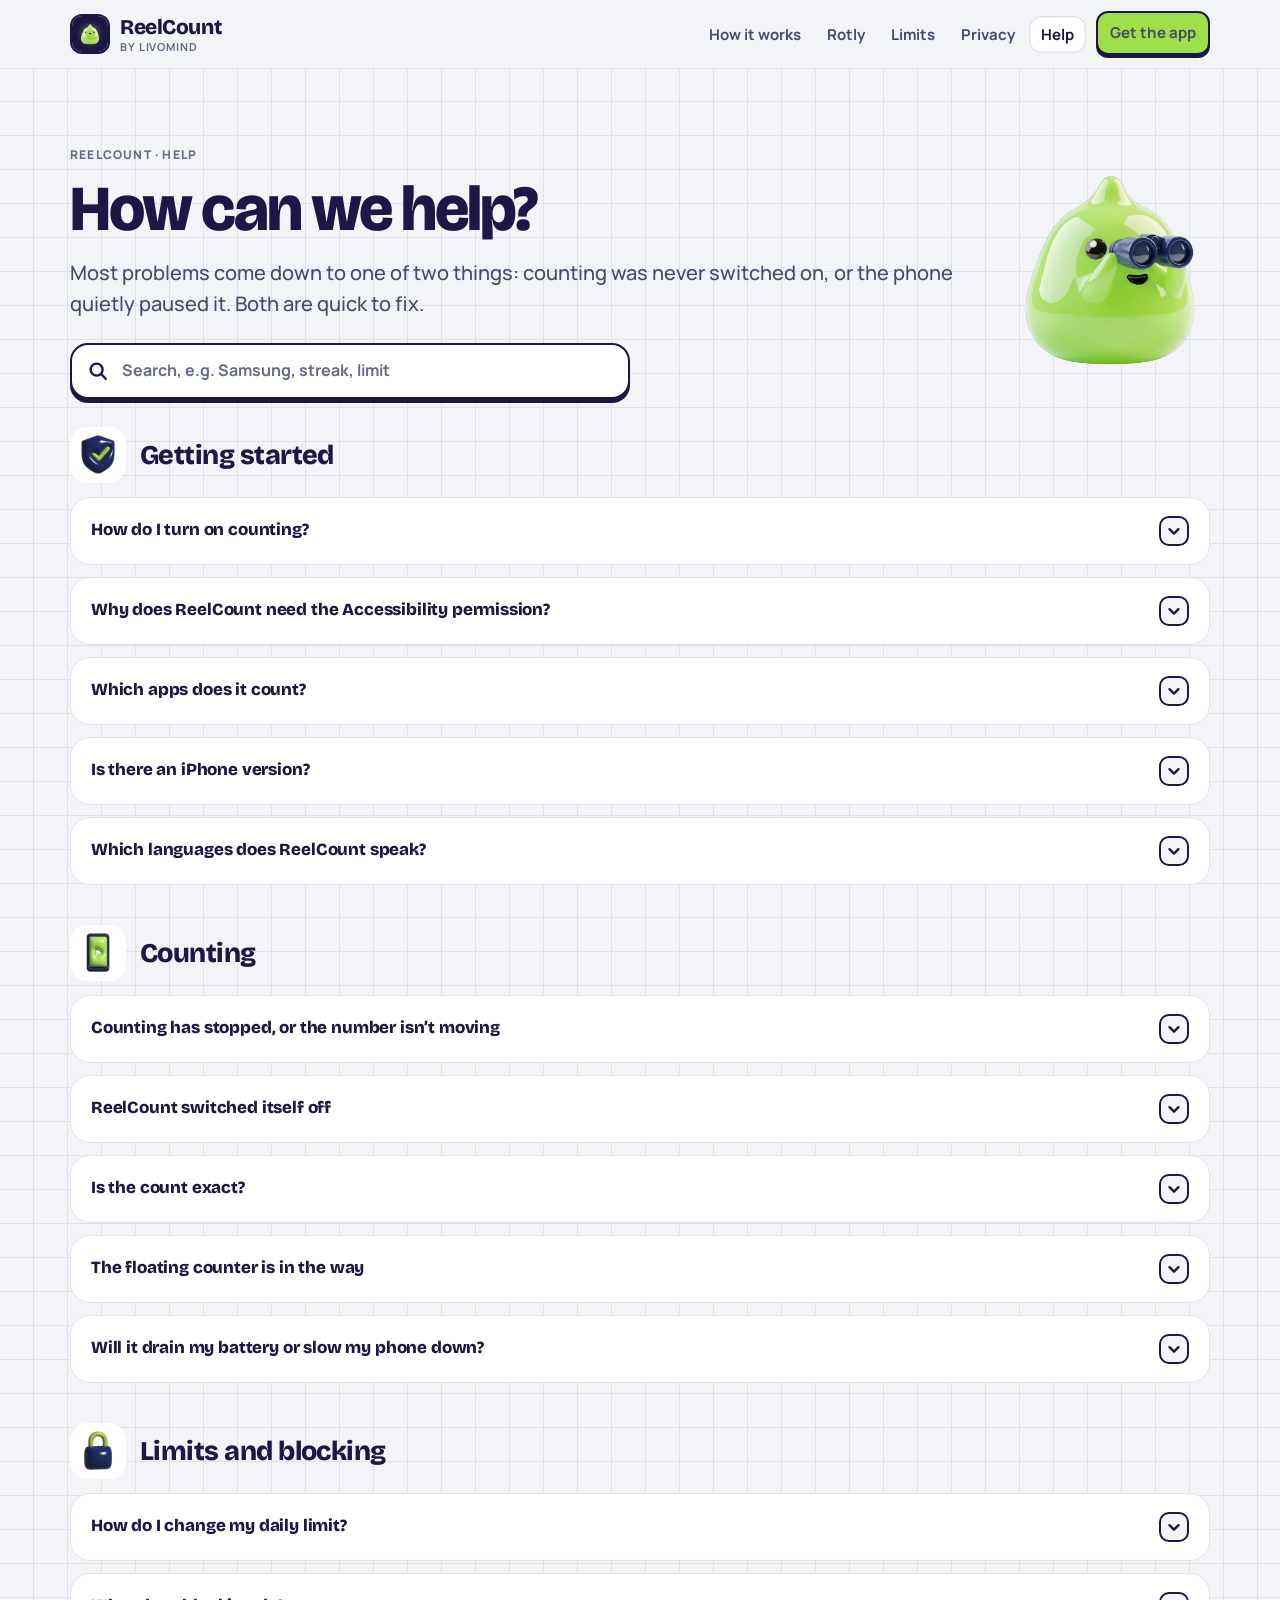
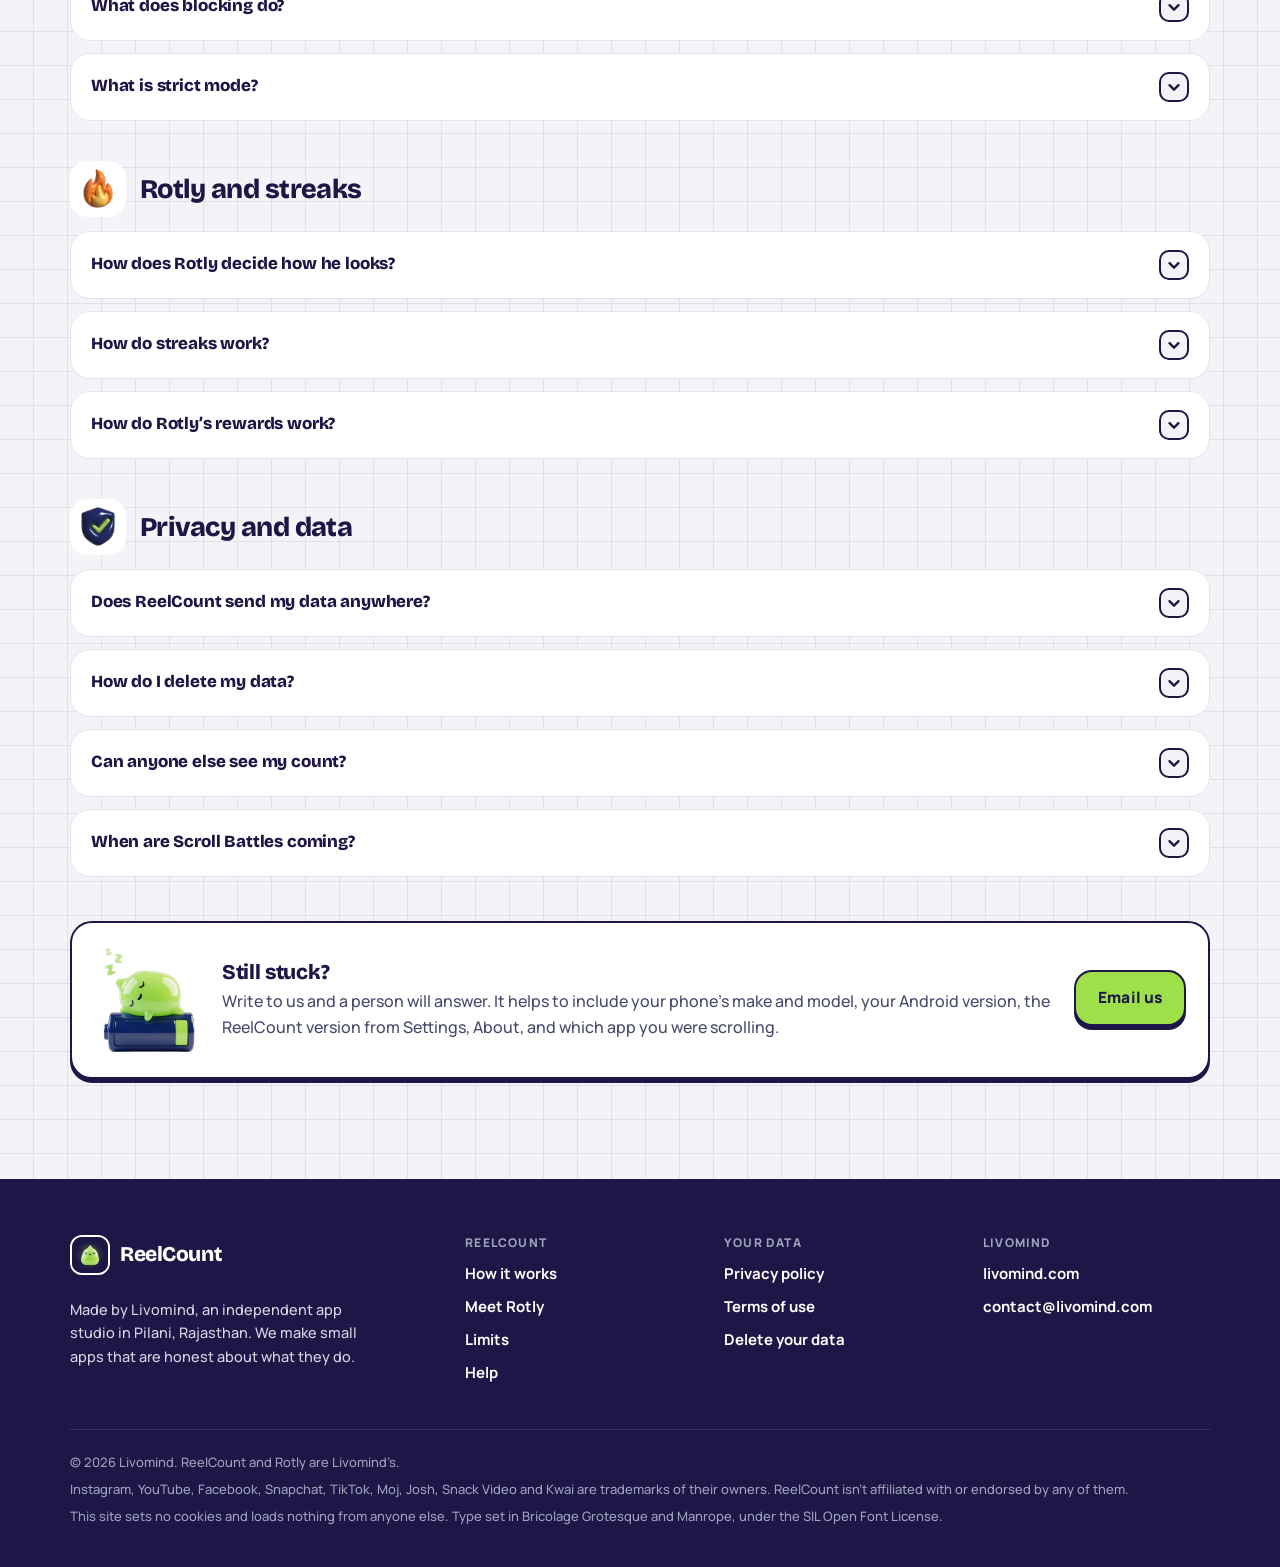
==== help/index.html @ d0a625f2 "Publish from ReelCount 1187034 plus uncommitted changes Co-Authored-By: Claude Opus 5.5 <noreply@ant" ====
<!doctype html>
<html lang="en-GB" class="no-js">
<head>
<meta charset="utf-8">
<meta name="viewport" content="width=device-width, initial-scale=1, viewport-fit=cover">
<title>Help · ReelCount</title>
<meta name="description" content="Turning on counting, fixing a counter that stopped on Samsung, Xiaomi, Oppo, Vivo, OnePlus and Huawei phones, limits, blocking, Rotly and streaks.">
<link rel="canonical" href="https://reelcount.livomind.com/help/">
<meta name="theme-color" content="#F3F4F7">
<meta property="og:type" content="website">
<meta property="og:site_name" content="ReelCount by Livomind">
<meta property="og:title" content="ReelCount help">
<meta property="og:description" content="Setup, phone-specific fixes when counting stops, limits, blocking, Rotly and streaks.">
<meta property="og:url" content="https://reelcount.livomind.com/help/">
<meta property="og:image" content="https://reelcount.livomind.com/assets/img/og.jpg">
<meta name="twitter:card" content="summary_large_image">
<link rel="icon" href="../favicon.ico" sizes="any">
<link rel="apple-touch-icon" href="../apple-touch-icon.png">
<link rel="manifest" href="../site.webmanifest">
<link rel="preload" href="../assets/fonts/bricolage-display-800.woff2" as="font" type="font/woff2" crossorigin>
<link rel="preload" href="../assets/fonts/manrope-500.woff2" as="font" type="font/woff2" crossorigin>
<link rel="stylesheet" href="../assets/css/site.css">
<script>document.documentElement.classList.replace('no-js', 'js');</script>
</head>
<body class="grid-paper">
<a class="skip-link" href="#main">Skip to content</a>

<!-- header -->
<header class="site-header">
  <div class="wrap bar">
    <a class="brand" href="../" aria-label="ReelCount home">
      <img src="../assets/img/logo.webp" alt="" width="40" height="40">
      <span>ReelCount<small>by Livomind</small></span>
    </a>
    <button class="menu-toggle" type="button" aria-expanded="false" aria-controls="site-nav" aria-label="Menu"><span></span></button>
    <nav class="nav" id="site-nav" aria-label="Main">
      <a href="../#how">How it works</a>
      <a href="../#rotly">Rotly</a>
      <a href="../#limits">Limits</a>
      <a href="../privacy/">Privacy</a>
      <a href="../help/" aria-current="page">Help</a>
      <a class="btn btn--sm" href="../#get">Get the app</a>
    </nav>
  </div>
</header>
<!-- /header -->

<main id="main">
  <div class="wrap doc-hero">
    <div class="with-art">
      <div>
        <span class="label">ReelCount · Help</span>
        <h1>How can we help?</h1>
        <p class="lead">Most problems come down to one of two things: counting was never switched on, or the phone quietly paused it. Both are quick to fix.</p>
        <div class="help-search">
          <svg viewBox="0 0 24 24" aria-hidden="true"><circle cx="10.5" cy="10.5" r="6.5" fill="none" stroke="#1D1646" stroke-width="2.6"/><path d="m15.5 15.5 5 5" stroke="#1D1646" stroke-width="2.6" stroke-linecap="round"/></svg>
          <label class="visually-hidden" for="help-q">Search help</label>
          <input id="help-q" type="search" placeholder="Search, e.g. Samsung, streak, limit" autocomplete="off" data-help-search>
        </div>
      </div>
      <img src="../assets/img/scene/waiting.webp" alt="" width="768" height="768">
    </div>
  </div>

  <div class="wrap" style="padding-bottom:clamp(56px,8vw,96px)" data-help>

    <div class="help-group">
      <div class="row"><span class="tile tile--white"><img src="../assets/img/icon/shield.webp" alt="" width="256" height="256"></span><h2>Getting started</h2></div>
      <div class="faq">
        <details class="qa" id="turn-on">
          <summary>How do I turn on counting?</summary>
          <div class="a">
            <p>ReelCount walks you through this the first time you open it. If you skipped it, or it got switched off:</p>
            <ol>
              <li>Open ReelCount and tap <strong>Turn on counting</strong>. Android opens its Accessibility settings.</li>
              <li>Find ReelCount in the list. On most phones it’s under <strong>Installed apps</strong> or <strong>Downloaded apps</strong>, which is where people get stuck.</li>
              <li>Tap it, turn the switch on, and confirm.</li>
            </ol>
            <p>Then open one of the apps it counts and scroll. Rotly appears at the top of the screen and starts counting.</p>
            <p>If the switch is greyed out and you installed ReelCount from somewhere other than Google Play, Android is treating it as a restricted setting. Open ReelCount’s App info, tap the menu in the corner, choose <strong>Allow restricted settings</strong>, then try again.</p>
          </div>
        </details>
        <details class="qa" id="accessibility">
          <summary>Why does ReelCount need the Accessibility permission?</summary>
          <div class="a">
            <p>It’s the only way Android lets one app notice that a new short video has appeared inside another. ReelCount is told about a fixed list of short-video apps and nothing else on your phone.</p>
            <p>It reads just enough on-screen text to tell one clip from the next, and turns it straight into a one-way fingerprint. It never reads your messages or passwords, never takes screenshots and never sends anything off your phone. <a href="../privacy/#accessibility">The privacy policy has every detail.</a></p>
          </div>
        </details>
        <details class="qa" id="which-apps">
          <summary>Which apps does it count?</summary>
          <div class="a">
            <p><strong>Today:</strong> Instagram Reels, YouTube Shorts and Facebook Reels.</p>
            <p><strong>Learning now:</strong> Snapchat Spotlight, TikTok, Moj, Josh, Snack Video and Kwai. ReelCount already watches these, but counts may be off until each one is confirmed on a real feed. When one is, it moves up to the first list, in the app and here.</p>
            <p>Reels watched in a web browser aren’t counted.</p>
          </div>
        </details>
        <details class="qa" id="iphone">
          <summary>Is there an iPhone version?</summary>
          <div class="a"><p>Not at the moment. iOS doesn’t let one app see what’s on screen in another, which a live count depends on. ReelCount is Android only.</p></div>
        </details>
        <details class="qa" id="languages">
          <summary>Which languages does ReelCount speak?</summary>
          <div class="a"><p>Twenty: English, Spanish, Brazilian Portuguese, French, German, Italian, Dutch, Polish, Turkish, Russian, Ukrainian, Arabic, Hindi, Indonesian, Vietnamese, Thai, Japanese, Korean, and Simplified and Traditional Chinese. It follows your phone’s language unless you pick one in Settings, under Language.</p></div>
        </details>
      </div>
    </div>

    <div class="help-group">
      <div class="row"><span class="tile tile--white"><img src="../assets/img/icon/phone.webp" alt="" width="256" height="256"></span><h2>Counting</h2></div>
      <div class="faq">
        <details class="qa" id="stopped">
          <summary>Counting has stopped, or the number isn’t moving</summary>
          <div class="a">
            <p>Many phones pause apps in the background to save battery, and ReelCount gets caught by it. The app notices and shows <strong>Counting has stopped</strong> on its home screen, with a button to the right setting. If you’d rather do it by hand, here are the steps for your phone:</p>
            <div class="oem-grid">
              <div class="oem"><b>Samsung</b><ol><li>Go to Settings, Battery, Background usage limits.</li><li>Add ReelCount to Never sleeping apps.</li><li>Check it isn’t in Deep sleeping apps.</li></ol></div>
              <div class="oem"><b>Xiaomi, Redmi and POCO</b><ol><li>Go to Settings, Apps, Manage apps, ReelCount.</li><li>Turn Autostart on.</li><li>Open Battery saver and choose No restrictions.</li><li>In Recents, pull ReelCount down and tap the padlock.</li></ol></div>
              <div class="oem"><b>Oppo and Realme</b><ol><li>Go to Settings, Battery, App Battery Management.</li><li>Find ReelCount and allow background running.</li><li>Turn Auto Startup on for ReelCount.</li></ol></div>
              <div class="oem"><b>Vivo and iQOO</b><ol><li>Go to Settings, Battery, High background power consumption.</li><li>Allow ReelCount.</li><li>In i Manager, turn on Autostart for ReelCount.</li></ol></div>
              <div class="oem"><b>OnePlus</b><ol><li>Go to Settings, Battery, Battery optimisation.</li><li>Find ReelCount and choose Don’t optimise.</li><li>In Recents, lock ReelCount.</li></ol></div>
              <div class="oem"><b>Huawei and Honor</b><ol><li>Go to Settings, Battery, App launch.</li><li>Switch ReelCount to Manage manually.</li><li>Turn on all three switches.</li></ol></div>
              <div class="oem"><b>Any other phone</b><ol><li>Open Settings, then Apps, and find ReelCount.</li><li>Open Battery and choose Unrestricted.</li></ol></div>
            </div>
            <p>Menu names vary a little between versions of each phone’s software. If yours look different, search your Settings for “battery” and “ReelCount”.</p>
          </div>
        </details>
        <details class="qa" id="turned-off">
          <summary>ReelCount switched itself off</summary>
          <div class="a">
            <p>If ReelCount is force-stopped, whether by you in App info or by a “cleaner” or task-killer app, Android withdraws its Accessibility permission completely, and it won’t come back on its own. The app notices and takes you back through setup.</p>
            <p>Turn it back on as in <a href="#turn-on">How do I turn on counting?</a>, and if you use a cleaner app, tell it to leave ReelCount alone.</p>
          </div>
        </details>
        <details class="qa" id="accuracy">
          <summary>Is the count exact?</summary>
          <div class="a">
            <p>It’s close, and when it’s unsure it leaves a reel out rather than inventing one. An undercount is disappointing; an overcount would be a lie.</p>
            <ul>
              <li>A reel is counted once it has settled on screen, so flicking straight past one doesn’t count.</li>
              <li>Scrolling back to a reel you’ve just watched doesn’t count it again, even if your phone restarted ReelCount in between.</li>
              <li>Now and then a clip is missed, when there’s nothing on screen ReelCount can use to tell it apart from the one before.</li>
            </ul>
            <p>Counting depends on how each app lays out its player. When an app changes that, counting in it can stop until we release a fix, and the app tells you rather than showing a number that has quietly stopped moving.</p>
          </div>
        </details>
        <details class="qa" id="counter">
          <summary>The floating counter is in the way</summary>
          <div class="a"><p>Press and drag it up or down the screen. It stays where you put it while you scroll. It only appears while you’re watching reels or shorts in one of the apps ReelCount counts, and it’s hidden when the block screen is showing.</p></div>
        </details>
        <details class="qa" id="battery">
          <summary>Will it drain my battery or slow my phone down?</summary>
          <div class="a"><p>Counting only runs while one of those apps is open, and stops completely when your screen goes off. While you’re actually scrolling it uses about a tenth of one processor core. Instagram uses around twenty-five times that just to play the video. That was measured on a Samsung Galaxy M51.</p></div>
        </details>
      </div>
    </div>

    <div class="help-group">
      <div class="row"><span class="tile tile--white"><img src="../assets/img/icon/lock.webp" alt="" width="256" height="256"></span><h2>Limits and blocking</h2></div>
      <div class="faq">
        <details class="qa" id="limit">
          <summary>How do I change my daily limit?</summary>
          <div class="a"><p>Open the <strong>Limits</strong> tab and use the minus and plus buttons, or tap 50, 100, 150 or 200. The new limit applies from today. Days that have already happened keep the limit they had, so changing it never rewrites your streak.</p></div>
        </details>
        <details class="qa" id="blocking">
          <summary>What does blocking do?</summary>
          <div class="a">
            <p>With <strong>Block reels at my limit</strong> on, ReelCount covers the reel player once you reach your limit, for the rest of the day. The rest of the app keeps working, so you can still message people, post and search.</p>
            <p><strong>Close reels</strong> takes you back out of the player. <strong>Give me 5 more minutes</strong> lets you carry on for five minutes before the cover comes back.</p>
          </div>
        </details>
        <details class="qa" id="strict">
          <summary>What is strict mode?</summary>
          <div class="a"><p>Strict mode removes the five-minute button, so there’s no talking yourself past the limit. Turn blocking on first. Honestly, nothing on a phone is a real lock: you can always switch ReelCount off. Strict mode just makes that a deliberate choice rather than a tap.</p></div>
        </details>
      </div>
    </div>

    <div class="help-group">
      <div class="row"><span class="tile tile--white"><img src="../assets/img/icon/flame.webp" alt="" width="256" height="256"></span><h2>Rotly and streaks</h2></div>
      <div class="faq">
        <details class="qa" id="rotly-states">
          <summary>How does Rotly decide how he looks?</summary>
          <div class="a">
            <p>By how much of your daily limit you’ve used:</p>
            <ul>
              <li><strong>Fresh</strong> under a quarter of your limit.</li>
              <li><strong>Fading</strong> up to three quarters.</li>
              <li><strong>Rotting</strong> up to one and a half times your limit.</li>
              <li><strong>Gone</strong> beyond that.</li>
            </ul>
            <p>With a limit of 100 that’s fresh under 25, fading from 25, rotting from 75 and gone from 150. Every day he starts fresh again.</p>
          </div>
        </details>
        <details class="qa" id="streaks">
          <summary>How do streaks work?</summary>
          <div class="a">
            <p>Each day you stay at or under your limit adds one to your streak, and today counts as soon as it starts, for as long as you stay under. Going over resets it to zero.</p>
            <p>A day only counts if ReelCount was running. A day when counting was switched off breaks the streak rather than being quietly credited as perfect, because a streak you can’t trust isn’t worth keeping.</p>
          </div>
        </details>
        <details class="qa" id="rewards">
          <summary>How do Rotly’s rewards work?</summary>
          <div class="a"><p>Rotly earns sunglasses at a 3 day streak, a crown at 7, a holiday kit at 14 and a golden glow at 30. They belong to your current streak, so if it breaks they go back in the box until you earn them again. He only wears them while he’s fresh.</p></div>
        </details>
      </div>
    </div>

    <div class="help-group">
      <div class="row"><span class="tile tile--white"><img src="../assets/img/icon/shield.webp" alt="" width="256" height="256"></span><h2>Privacy and data</h2></div>
      <div class="faq">
        <details class="qa" id="sends">
          <summary>Does ReelCount send my data anywhere?</summary>
          <div class="a"><p>No. This version of ReelCount doesn’t even ask Android for internet access. Your counts stay on your phone. The only copies are any your phone makes itself, in its backup to your Google account. <a href="../privacy/#leaves">More in the privacy policy.</a></p></div>
        </details>
        <details class="qa" id="delete">
          <summary>How do I delete my data?</summary>
          <div class="a"><p>In the app, open Settings and choose <strong>Delete all history</strong>, or <strong>Clear today’s count</strong> for just today. Uninstalling removes everything. <a href="../your-data/">Step-by-step instructions are here.</a></p></div>
        </details>
        <details class="qa" id="who-sees">
          <summary>Can anyone else see my count?</summary>
          <div class="a"><p>Only someone holding your unlocked phone, or anyone who can see your home screen if you’ve added the widget. Scroll Battles aren’t switched on yet, so nothing is shared with friends.</p></div>
        </details>
        <details class="qa" id="battles">
          <summary>When are Scroll Battles coming?</summary>
          <div class="a"><p>Battles need accounts to connect friends, which we haven’t switched on yet, and we’d rather get it right than give a date. When they arrive, only your chosen name and daily number will be shared, and the privacy policy will be updated first.</p></div>
        </details>
      </div>
    </div>

    <div class="card no-results" data-no-results>
      <p class="title">Nothing matches that.</p>
      <p class="small" style="margin-top:4px">Try a shorter word, or write to us below.</p>
    </div>

    <div class="card card--raised contact-card" style="margin-top:44px" id="contact">
      <img src="../assets/img/scene/stalled.webp" alt="" width="768" height="768" style="width:110px">
      <div>
        <h2 class="h3">Still stuck?</h2>
        <p style="margin-top:4px">Write to us and a person will answer. It helps to include your phone’s make and model, your Android version, the ReelCount version from Settings, About, and which app you were scrolling.</p>
      </div>
      <a class="btn" href="mailto:contact@livomind.com?subject=ReelCount%20help">Email us</a>
    </div>
  </div>
</main>

<!-- footer -->
<footer class="site-footer on-dark">
  <div class="wrap">
    <div class="foot-grid">
      <div>
        <a class="brand" href="../"><img src="../assets/img/logo.webp" alt="" width="40" height="40"><span>ReelCount</span></a>
        <p class="foot-about">Made by Livomind, an independent app studio in Pilani, Rajasthan. We make small apps that are honest about what they do.</p>
      </div>
      <div class="foot-col">
        <h2>ReelCount</h2>
        <ul>
          <li><a href="../#how">How it works</a></li>
          <li><a href="../#rotly">Meet Rotly</a></li>
          <li><a href="../#limits">Limits</a></li>
          <li><a href="../help/">Help</a></li>
        </ul>
      </div>
      <div class="foot-col">
        <h2>Your data</h2>
        <ul>
          <li><a href="../privacy/">Privacy policy</a></li>
          <li><a href="../terms/">Terms of use</a></li>
          <li><a href="../your-data/">Delete your data</a></li>
        </ul>
      </div>
      <div class="foot-col">
        <h2>Livomind</h2>
        <ul>
          <li><a href="https://livomind.com/">livomind.com</a></li>
          <li><a href="mailto:contact@livomind.com">contact@livomind.com</a></li>
        </ul>
      </div>
    </div>
    <div class="foot-legal">
      <p>© <span data-year>2026</span> Livomind. ReelCount and Rotly are Livomind’s.</p>
      <p>Instagram, YouTube, Facebook, Snapchat, TikTok, Moj, Josh, Snack Video and Kwai are trademarks of their owners. ReelCount isn’t affiliated with or endorsed by any of them.</p>
      <p>This site sets no cookies and loads nothing from anyone else. Type set in Bricolage Grotesque and Manrope, under the SIL Open Font License.</p>
    </div>
  </div>
</footer>
<!-- /footer -->

<script src="../assets/js/site.js" defer></script>
</body>
</html>
---- assets/css/site.css ----
/*
 * reelcount.livomind.com
 *
 * The app's design system, carried over to the web: the same tokens as
 * ui/theme/Color.kt, the same type as Type.kt, and the same sticker kit as
 * ui/components/Chunky.kt. Only things you can press, and the one card a section is
 * about, get the ink edge and the hard shadow. Everything else sits flat on a hairline.
 *
 * For everyone: no pink, magenta or lilac. Greys lean blue, decay is slate.
 */

/* ---------- Type (the app's own font files, subset to Latin) ---------- */

@font-face { font-family: "Bricolage Display"; src: url("../fonts/bricolage-display-800.woff2") format("woff2"); font-weight: 800; font-style: normal; font-display: swap; }
@font-face { font-family: "Bricolage"; src: url("../fonts/bricolage-800.woff2") format("woff2"); font-weight: 800; font-style: normal; font-display: swap; }
@font-face { font-family: "Bricolage"; src: url("../fonts/bricolage-700.woff2") format("woff2"); font-weight: 700; font-style: normal; font-display: swap; }
@font-face { font-family: "Manrope"; src: url("../fonts/manrope-500.woff2") format("woff2"); font-weight: 400 500; font-style: normal; font-display: swap; }
@font-face { font-family: "Manrope"; src: url("../fonts/manrope-700.woff2") format("woff2"); font-weight: 600 700; font-style: normal; font-display: swap; }
@font-face { font-family: "Manrope"; src: url("../fonts/manrope-800.woff2") format("woff2"); font-weight: 800 900; font-style: normal; font-display: swap; }

/* ---------- Tokens ---------- */

:root {
  /* Text and outlines. Mute is one step darker than the app's so small print passes AA. */
  --ink: #1D1646;
  --ink2: #454A6B;
  --mute: #666B85;

  /* Surfaces */
  --paper: #F3F4F7;
  --card: #FFFFFF;
  --line: #E1E4EC;
  --grid: #DEE1EA;

  /* Rotly's states, each with a deep step for text and a soft wash for grounds */
  --lime: #9EE04A;  --lime-deep: #5E9A16;  --lime-soft: #E9F7D2;
  --butter: #F8E27C; --butter-deep: #A9800A; --butter-soft: #FDF5D2;
  --tang: #FF6A2B;  --tang-deep: #D9480F;  --tang-soft: #FFEAD2;
  --rot: #7D8BA6;   --rot-deep: #55627C;   --rot-soft: #E7EBF2;
  --cyan: #2FD6D3;  --cyan-deep: #0F8F8C;  --cyan-soft: #D9F7F6;

  /* The floating counter and the dim layer behind the block screen */
  --chip: #15122A;
  --scrim: #0B0F1A;

  --display: "Bricolage Display", "Bricolage", ui-sans-serif, system-ui, sans-serif;
  --head: "Bricolage", ui-sans-serif, system-ui, sans-serif;
  --body: "Manrope", ui-sans-serif, system-ui, -apple-system, "Segoe UI", Roboto, sans-serif;

  --r-card: 22px;
  --r-btn: 18px;
  --r-btn-sm: 14px;
  --gutter: 20px;
  --max: 1140px;
  --header-h: 68px;

  color-scheme: light;
}

/* ---------- Base ---------- */

*, *::before, *::after { box-sizing: border-box; }
html { -webkit-text-size-adjust: 100%; text-size-adjust: 100%; scroll-padding-top: calc(var(--header-h) + 16px); }
@media (prefers-reduced-motion: no-preference) { html { scroll-behavior: smooth; } }
body {
  margin: 0;
  background: var(--paper);
  color: var(--ink);
  font: 500 16px/1.6 var(--body);
  -webkit-font-smoothing: antialiased;
  -moz-osx-font-smoothing: grayscale;
  overflow-x: hidden;
}
img, svg { max-width: 100%; height: auto; display: block; }
p, ul, ol, dl, figure, blockquote { margin: 0; }
h1, h2, h3, h4 { margin: 0; color: inherit; text-wrap: balance; }
p { text-wrap: pretty; }
button { font: inherit; color: inherit; }
strong, b { font-weight: 800; }

a { color: inherit; text-decoration-line: underline; text-decoration-color: var(--lime); text-decoration-thickness: 3px; text-underline-offset: 3px; }
a:hover { text-decoration-color: var(--ink); }
:focus-visible { outline: 3px solid var(--ink); outline-offset: 3px; border-radius: 6px; }
.on-dark :focus-visible, .on-dark:focus-visible { outline-color: var(--lime); }
::selection { background: var(--lime); color: var(--ink); }

.skip-link { position: absolute; left: 12px; top: -60px; z-index: 100; background: var(--ink); color: #fff; padding: 10px 16px; border-radius: 12px; font-weight: 800; text-decoration: none; }
.skip-link:focus { top: 12px; }
.visually-hidden { position: absolute !important; width: 1px; height: 1px; padding: 0; margin: -1px; overflow: hidden; clip: rect(0 0 0 0); white-space: nowrap; border: 0; }

.wrap {
  width: 100%;
  max-width: calc(var(--max) + 2 * var(--gutter));
  margin-inline: auto;
  padding-inline: max(var(--gutter), env(safe-area-inset-left, 0px)) max(var(--gutter), env(safe-area-inset-right, 0px));
}

/* Grid paper, the brand's ground. Lines are the band's own colour, a step darker. */
.grid-paper {
  background-color: var(--paper);
  background-image:
    linear-gradient(var(--grid) 1px, transparent 1px),
    linear-gradient(90deg, var(--grid) 1px, transparent 1px);
  background-size: 34px 34px;
  background-position: -1px -1px;
}
.band { position: relative; }
.band--ink { background-color: var(--ink); color: #fff; }
.band--lime { background-color: var(--lime); }
.band--cyan { background-color: var(--cyan); }
.band--butter { background-color: var(--butter); }
.band--ink, .band--lime, .band--cyan, .band--butter {
  background-image:
    linear-gradient(var(--band-line, rgba(29, 22, 70, .08)) 1px, transparent 1px),
    linear-gradient(90deg, var(--band-line, rgba(29, 22, 70, .08)) 1px, transparent 1px);
  background-size: 34px 34px;
  background-position: -1px -1px;
}
.band--ink { --band-line: rgba(255, 255, 255, .06); }

.section { padding-block: clamp(64px, 9vw, 112px); }
.section--tight { padding-block: clamp(48px, 6vw, 72px); }

/* ---------- Type scale (Type.kt) ---------- */

.display, h1 { font-family: var(--display); font-weight: 800; font-size: clamp(42px, 6.6vw, 78px); line-height: 1.0; letter-spacing: -.035em; }
.h2, h2 { font-family: var(--display); font-weight: 800; font-size: clamp(34px, 4.8vw, 56px); line-height: 1.04; letter-spacing: -.03em; }
.h3, h3 { font-family: var(--head); font-weight: 800; font-size: 21px; line-height: 1.28; letter-spacing: -.015em; }
.title { font-family: var(--head); font-weight: 700; font-size: 18px; line-height: 1.33; letter-spacing: -.01em; }
.lead { font-size: clamp(17px, 1.7vw, 20px); line-height: 1.55; color: var(--ink2); }
.on-dark .lead { color: #D4D7E6; }
.sub { font-family: var(--body); font-weight: 800; font-size: clamp(17px, 1.8vw, 21px); line-height: 1.4; }
.label { font: 800 12px/1.3 var(--body); letter-spacing: .1em; text-transform: uppercase; color: var(--mute); }
.on-dark .label { color: #B4B7CC; }
.small { font-size: 14px; line-height: 1.55; color: var(--mute); }
.on-dark .small { color: #B4B7CC; }
.num { font-family: var(--display); font-weight: 800; letter-spacing: -.04em; font-variant-numeric: tabular-nums; line-height: 1; }
.measure { max-width: 62ch; }
.center { text-align: center; }
.center .measure { margin-inline: auto; }
.stack > * + * { margin-top: var(--stack, 16px); }

/* ---------- Header ---------- */

.site-header {
  position: sticky; top: 0; z-index: 60;
  background: rgba(243, 244, 247, .9);
  -webkit-backdrop-filter: saturate(1.4) blur(12px);
  backdrop-filter: saturate(1.4) blur(12px);
  border-bottom: 1.5px solid var(--line);
}
.site-header .bar { display: flex; align-items: center; gap: 12px; min-height: var(--header-h); }
.brand { display: inline-flex; align-items: center; gap: 10px; text-decoration: none; color: var(--ink); font: 800 21px/1 var(--head); letter-spacing: -.02em; flex: none; }
.brand img { width: 40px; height: 40px; border-radius: 12px; border: 2px solid var(--ink); }
.brand small { display: block; font: 700 11px/1 var(--body); letter-spacing: .08em; text-transform: uppercase; color: var(--mute); margin-top: 3px; }
.nav { margin-left: auto; display: flex; align-items: center; gap: 2px; }
.nav a { font: 700 15px/1 var(--body); color: var(--ink2); text-decoration: none; padding: 11px 12px; border-radius: 12px; }
.nav a:hover { color: var(--ink); background: var(--card); }
.nav a[aria-current="page"] { color: var(--ink); background: var(--card); box-shadow: inset 0 0 0 1.5px var(--line); }
.nav .btn { margin-left: 8px; }
.menu-toggle { display: none; margin-left: auto; width: 44px; height: 44px; border-radius: 14px; background: var(--card); border: 2px solid var(--ink); cursor: pointer; align-items: center; justify-content: center; }
.menu-toggle span, .menu-toggle span::before, .menu-toggle span::after { display: block; width: 18px; height: 2.5px; border-radius: 2px; background: var(--ink); position: relative; transition: transform .2s ease; }
.menu-toggle span::before, .menu-toggle span::after { content: ""; position: absolute; left: 0; }
.menu-toggle span::before { top: -6px; }
.menu-toggle span::after { top: 6px; }
.menu-toggle[aria-expanded="true"] span { background: transparent; }
.menu-toggle[aria-expanded="true"] span::before { transform: translateY(6px) rotate(45deg); }
.menu-toggle[aria-expanded="true"] span::after { transform: translateY(-6px) rotate(-45deg); }

@media (max-width: 860px) {
  .menu-toggle { display: inline-flex; }
  .nav {
    display: none; position: absolute; left: 0; right: 0; top: 100%;
    flex-direction: column; align-items: stretch; gap: 4px;
    background: var(--paper); border-bottom: 1.5px solid var(--line);
    padding: 10px max(var(--gutter), env(safe-area-inset-left, 0px)) 18px;
    box-shadow: 0 18px 30px -18px rgba(11, 15, 26, .35);
  }
  .nav.is-open { display: flex; }
  .nav a { padding: 14px 12px; font-size: 16px; }
  .nav .btn { margin: 8px 0 0; }
  .no-js .nav { display: flex; position: static; flex-direction: row; flex-wrap: wrap; box-shadow: none; border: 0; padding: 0 0 10px; }
  .no-js .menu-toggle { display: none; }
  .no-js .site-header .bar { flex-wrap: wrap; }
}

/* ---------- Buttons (ChunkyButton) ---------- */

.btn {
  --fill: var(--lime); --fg: var(--ink); --depth: 4px;
  display: inline-flex; align-items: center; justify-content: center; gap: 10px;
  min-height: 56px; padding: 15px 22px; margin-bottom: var(--depth);
  background: var(--fill); color: var(--fg);
  border: 2px solid var(--ink); border-radius: var(--r-btn);
  box-shadow: 0 var(--depth) 0 var(--ink);
  font: 800 15.5px/1.2 var(--body); letter-spacing: .006em; text-align: center; text-decoration: none;
  cursor: pointer; user-select: none; -webkit-tap-highlight-color: transparent;
  transition: transform .09s ease, box-shadow .09s ease;
}
.btn:hover { text-decoration: none; }
.btn:active { transform: translateY(var(--depth)); box-shadow: 0 0 0 var(--ink); }
.btn img, .btn svg { width: 22px; height: 22px; flex: none; }
.btn--secondary { --fill: var(--card); }
.btn--caution { --fill: var(--card); --fg: var(--tang-deep); }
.btn--danger { --fill: var(--tang); }
.btn--sm { --depth: 3px; min-height: 44px; padding: 10px 16px; border-radius: var(--r-btn-sm); font-size: 14.5px; }
.btn--block { display: flex; width: 100%; }
.btn[aria-disabled="true"] { --fill: var(--paper); --fg: var(--mute); border-color: var(--line); box-shadow: none; cursor: default; }
.btn[aria-disabled="true"]:active { transform: none; }
.on-dark .btn { border-color: var(--ink); }
.btn-text { display: inline-flex; align-items: center; min-height: 44px; padding: 8px 6px; border: 0; background: none; font: 800 15px/1.2 var(--body); color: var(--ink2); cursor: pointer; text-decoration: none; }
.btn-text:hover { color: var(--ink); text-decoration: underline; text-decoration-color: var(--lime); }
.actions { display: flex; flex-wrap: wrap; align-items: center; gap: 12px 14px; }

/* "Coming soon" store badge: looks like what it is, not like a broken button */
.store-soon {
  display: inline-flex; align-items: center; gap: 12px; min-height: 56px; padding: 9px 18px 9px 12px;
  background: var(--card); border: 2px dashed var(--ink2); border-radius: var(--r-btn); color: var(--ink);
}
.store-soon .tri { width: 34px; height: 34px; border-radius: 11px; background: var(--ink); display: grid; place-items: center; flex: none; }
.store-soon .tri::before { content: ""; border-left: 12px solid var(--lime); border-top: 8px solid transparent; border-bottom: 8px solid transparent; margin-left: 3px; }
.store-soon b { display: block; font: 800 15px/1.15 var(--body); }
.store-soon small { display: block; font: 700 12px/1.3 var(--body); color: var(--mute); }

/* ---------- Cards (ChunkyCard) ---------- */

.card { background: var(--card); border: 1.5px solid var(--line); border-radius: var(--r-card); padding: 22px; color: var(--ink); }
.card--raised { border: 2px solid var(--ink); box-shadow: 0 4px 0 var(--ink); margin-bottom: 4px; }
.card--paper { background: var(--paper); }
.card p { color: var(--ink2); }
.card .h3 + p, .card h3 + p { margin-top: 6px; }
.cards { display: grid; gap: 16px; grid-template-columns: repeat(auto-fit, minmax(min(100%, 250px), 1fr)); }

/* ---------- Small parts ---------- */

.pill {
  display: inline-flex; align-items: center; gap: 6px; padding: 5px 12px;
  background: var(--card); color: var(--ink); border-radius: 999px;
  font: 700 13px/1.3 var(--body); white-space: nowrap;
}
.pill--outlined { border: 2px solid var(--ink); }
.pill img { width: 20px; height: 20px; margin-left: -5px; }
.pill--lime { background: var(--lime-soft); }
.pill--butter { background: var(--butter); }
.pill--tang { background: var(--tang-soft); }
.pill--rot { background: var(--rot-soft); }
.pill--cyan { background: var(--cyan-soft); }
.pill--ink { background: var(--ink); color: #fff; }
.pill--solid-lime { background: var(--lime); }

.tile { width: 56px; height: 56px; border-radius: 17px; background: var(--paper); display: grid; place-items: center; flex: none; }
.tile img { width: 78%; height: 78%; object-fit: contain; }
.tile--lg { width: 72px; height: 72px; border-radius: 22px; }
.tile--white { background: var(--card); }

.meter { height: 10px; border-radius: 5px; background: var(--paper); overflow: hidden; }
.meter > span { display: block; height: 100%; border-radius: inherit; background: var(--lime); }

.hairline { height: 1.5px; background: var(--line); border: 0; margin: 0; }

.row { display: flex; align-items: center; gap: 14px; }
.row > .grow { flex: 1; min-width: 0; }

/* The app's toggle switch */
.switch { position: relative; flex: none; width: 52px; height: 32px; border-radius: 999px; border: 2px solid var(--ink); background: var(--rot-soft); cursor: pointer; padding: 0; transition: background .15s ease; }
.switch::after { content: ""; position: absolute; top: 3px; left: 3px; width: 22px; height: 22px; border-radius: 50%; background: var(--card); border: 2px solid var(--ink); transition: transform .18s cubic-bezier(.3, 1.4, .5, 1); }
.switch[aria-checked="true"] { background: var(--lime); }
.switch[aria-checked="true"]::after { transform: translateX(20px); }
.switch:disabled { opacity: .45; cursor: not-allowed; }

/* ---------- Floating counter chip (CounterChip.kt) ---------- */

.chip {
  --edge: var(--lime);
  display: inline-flex; align-items: center; gap: 8px;
  padding: 4px 14px 4px 5px; border-radius: 999px;
  background: var(--chip); border: 2.5px solid var(--edge); color: #fff;
  box-shadow: 0 10px 24px -10px rgba(11, 15, 26, .55);
}
.chip img { width: 34px; height: 34px; }
.chip b { font: 800 22px/1 var(--display); letter-spacing: -.02em; font-variant-numeric: tabular-nums; min-width: 2ch; }
.chip.bump { animation: bump .32s ease; }
@keyframes bump { 40% { transform: scale(1.12); } }
[data-state="fresh"] { --edge: var(--lime); --accent: var(--lime); --deep: var(--lime-deep); --soft: var(--lime-soft); }
[data-state="fading"] { --edge: var(--butter); --accent: var(--butter); --deep: var(--butter-deep); --soft: var(--butter-soft); }
[data-state="rotting"] { --edge: var(--tang); --accent: var(--tang); --deep: var(--tang-deep); --soft: var(--tang-soft); }
[data-state="gone"] { --edge: var(--rot); --accent: var(--rot); --deep: var(--rot-deep); --soft: var(--rot-soft); }

/* ---------- Hero ---------- */

.hero { padding-block: clamp(40px, 7vw, 88px) clamp(56px, 8vw, 104px); overflow: hidden; }
.hero-grid { display: grid; grid-template-columns: minmax(0, 1.12fr) minmax(0, .88fr); gap: clamp(32px, 5vw, 72px); align-items: center; }
.hero h1 { margin-top: 18px; }
.hero h1 .hl { background: linear-gradient(transparent 62%, var(--lime) 62%, var(--lime) 92%, transparent 92%); padding-inline: .04em; }
.hero .lead { margin-top: 20px; max-width: 34em; }
.hero .actions { margin-top: 30px; }
.hero-note { margin-top: 18px; display: flex; flex-wrap: wrap; gap: 8px 10px; align-items: center; }
.hero-note .small { margin-right: 2px; }

/* The phone in the hero: an abstract short-video feed with the counter on top */
.feed-phone {
  position: relative; width: min(316px, 80vw); aspect-ratio: 9 / 18.5; margin-inline: auto;
  border: 3px solid var(--ink); border-radius: 46px; background: var(--ink);
  box-shadow: 0 8px 0 var(--ink), 0 40px 60px -30px rgba(11, 15, 26, .45);
  padding: 10px;
}
.feed-screen { position: relative; width: 100%; height: 100%; border-radius: 36px; overflow: hidden; background: #0E0C1E; isolation: isolate; }
.feed { position: absolute; inset: 0; display: flex; flex-direction: column; }
.feed.is-moving { transition: transform .55s cubic-bezier(.5, 0, .2, 1); }
.reel { position: relative; flex: 0 0 100%; height: 100%; overflow: hidden; background: var(--reel-bg); }
.reel::before { content: ""; position: absolute; inset: -20%; background: var(--reel-glow); filter: blur(30px); opacity: .9; }
.reel .obj { position: absolute; left: 50%; top: 41%; width: 58%; transform: translate(-50%, -50%) rotate(var(--tilt, -7deg)); filter: drop-shadow(0 22px 26px rgba(5, 8, 20, .45)); }
.reel.t2, .reel.t4, .reel.t6 { --tilt: 6deg; }
@media (prefers-reduced-motion: no-preference) {
  .reel .obj { animation: float 5.5s ease-in-out infinite; }
  @keyframes float { 50% { transform: translate(-50%, -54%) rotate(calc(var(--tilt, -7deg) * -.4)); } }
}
.reel .who { position: absolute; left: 16px; right: 64px; bottom: 26px; display: flex; flex-direction: column; gap: 8px; }
.reel .who .me { display: flex; align-items: center; gap: 8px; }
.reel .who img { width: 30px; height: 30px; border-radius: 50%; background: rgba(255, 255, 255, .85); padding: 1px; }
.reel .who i { display: block; height: 9px; border-radius: 5px; background: rgba(255, 255, 255, .78); }
.reel .who .me i { width: 76px; }
.reel .who .l1 { width: 92%; opacity: .7; }
.reel .who .l2 { width: 58%; opacity: .55; }
.reel .side { position: absolute; right: 14px; bottom: 30px; display: flex; flex-direction: column; gap: 16px; }
.reel .side i { display: block; width: 30px; height: 30px; border-radius: 50%; background: rgba(255, 255, 255, .3); border: 2px solid rgba(255, 255, 255, .45); }
.reel.t1 { --reel-bg: #1E7A6E; --reel-glow: radial-gradient(60% 50% at 30% 30%, #2FD6D3, transparent), radial-gradient(50% 40% at 80% 80%, #9EE04A, transparent); --reel-blob: #9EE04A; }
.reel.t2 { --reel-bg: #B4520F; --reel-glow: radial-gradient(60% 50% at 70% 25%, #F8E27C, transparent), radial-gradient(55% 45% at 20% 85%, #FF6A2B, transparent); --reel-blob: #F8E27C; }
.reel.t3 { --reel-bg: #23305A; --reel-glow: radial-gradient(60% 50% at 25% 70%, #2FD6D3, transparent), radial-gradient(50% 40% at 80% 20%, #7D8BA6, transparent); --reel-blob: #2FD6D3; }
.reel.t4 { --reel-bg: #3E6B12; --reel-glow: radial-gradient(55% 45% at 75% 70%, #F8E27C, transparent), radial-gradient(60% 50% at 20% 20%, #9EE04A, transparent); --reel-blob: #E9F7D2; }
.reel.t5 { --reel-bg: #154B66; --reel-glow: radial-gradient(60% 50% at 50% 20%, #2FD6D3, transparent), radial-gradient(45% 40% at 30% 90%, #F8E27C, transparent); --reel-blob: #D9F7F6; }
.reel.t6 { --reel-bg: #5B2A10; --reel-glow: radial-gradient(60% 50% at 30% 30%, #FF6A2B, transparent), radial-gradient(50% 40% at 80% 75%, #7D8BA6, transparent); --reel-blob: #FFEAD2; }
.feed-phone .chip { position: absolute; z-index: 3; top: 30px; left: 50%; transform: translateX(-50%); }
.feed-phone .chip.bump { animation: bump-center .32s ease; }
@keyframes bump-center { 40% { transform: translateX(-50%) scale(1.12); } }
.feed-phone .notch { position: absolute; z-index: 4; top: 18px; left: 50%; width: 84px; height: 22px; margin-left: -42px; border-radius: 12px; background: var(--ink); }
.hero-visual { position: relative; }
.hero-visual .callout {
  position: absolute; z-index: 5; right: max(-10px, calc(50% - 250px)); top: 12%;
  max-width: 190px; padding: 12px 14px; background: var(--card); border: 2px solid var(--ink); border-radius: 18px;
  box-shadow: 0 4px 0 var(--ink); font: 700 13.5px/1.4 var(--body); color: var(--ink);
}
.hero-visual .callout::before { content: ""; position: absolute; left: -9px; top: 22px; width: 14px; height: 14px; background: var(--card); border-left: 2px solid var(--ink); border-bottom: 2px solid var(--ink); transform: rotate(45deg); }
.hero-visual .callout.c2 { top: auto; bottom: 18%; left: max(-10px, calc(50% - 260px)); right: auto; }
.hero-visual .callout.c2::before { left: auto; right: -9px; transform: rotate(-135deg); }

@media (max-width: 920px) {
  .hero-grid { grid-template-columns: 1fr; }
  .hero-visual { margin-top: 8px; }
}
@media (max-width: 560px) {
  .hero-visual .callout { display: none; }
  .feed-phone, .block-phone { width: min(272px, 76vw); }
}

/* ---------- Section heads ---------- */

.head { max-width: 760px; }
.head .label { display: inline-block; margin-bottom: 14px; }
.head h2 + .sub, .head h2 + .lead { margin-top: 14px; }
.head.center { margin-inline: auto; text-align: center; }
.sub--lime { color: var(--lime); }
.sub--ink { color: var(--ink); }

/* ---------- Problem ---------- */

.compare { display: grid; grid-template-columns: 1fr 1fr; gap: 16px; margin-top: 36px; }
.compare .card { padding: 26px; }
.compare .num { font-size: clamp(44px, 6vw, 64px); margin-top: 10px; }
.compare .card--raised .num { color: var(--ink); }
.compare .muted .num { color: var(--rot-deep); }
.compare p.small { margin-top: 10px; }
@media (max-width: 640px) { .compare { grid-template-columns: 1fr; } }

/* ---------- Steps ---------- */

.steps { display: grid; grid-template-columns: repeat(3, minmax(0, 1fr)); gap: 16px; margin-top: 44px; counter-reset: step; }
.step { position: relative; }
.step .tile { margin-bottom: 18px; }
.step .n { position: absolute; top: 22px; right: 22px; font: 800 13px/1 var(--body); color: var(--mute); }
@media (max-width: 860px) { .steps { grid-template-columns: 1fr; } }

/* ---------- Home card (HomeScreen ring) ---------- */

.app-screen {
  width: min(400px, 100%); margin-inline: auto; background: var(--paper);
  border: 3px solid var(--ink); border-radius: 40px; padding: 24px 18px 20px;
  box-shadow: 0 8px 0 var(--lime), 0 8px 0 3px var(--ink);
  color: var(--ink);
}
.band--lime .app-screen { box-shadow: 0 8px 0 var(--ink); }
.app-top { display: flex; align-items: flex-start; gap: 10px; padding: 0 4px 16px; }
.app-top .grow { flex: 1; min-width: 0; }
.app-top .greet { font: 800 25px/1.15 var(--display); letter-spacing: -.02em; }
.app-top .date { font-size: 14px; color: var(--mute); margin-top: 2px; }
.streak { display: inline-flex; align-items: center; gap: 4px; padding: 4px 12px 4px 7px; border-radius: 999px; background: var(--butter); border: 2px solid var(--ink); font: 800 15px/1 var(--body); height: 40px; }
.streak img { width: 24px; height: 24px; }
.sq-btn { width: 40px; height: 40px; border-radius: 13px; background: var(--card); border: 2px solid var(--ink); display: grid; place-items: center; flex: none; }
.sq-btn svg { width: 19px; height: 19px; }

.ring-card {
  position: relative; text-align: center; padding: 22px 18px 20px;
  background: linear-gradient(180deg, var(--soft) 0%, #fff 46%);
  border: 2px solid var(--ink); border-radius: var(--r-card); box-shadow: 0 4px 0 var(--ink); margin-bottom: 4px;
}
.ring { position: relative; width: min(236px, 74%); margin: 0 auto; aspect-ratio: 1; }
.ring svg { width: 100%; height: 100%; transform: rotate(-90deg); overflow: visible; }
.ring .track { fill: none; stroke: var(--line); stroke-width: 15; }
.ring .bar { fill: none; stroke: var(--accent); stroke-width: 15; stroke-linecap: round; transition: stroke-dashoffset .45s cubic-bezier(.3, .9, .3, 1), stroke .3s ease; }
.ring .inner { position: absolute; inset: 0; display: flex; flex-direction: column; align-items: center; justify-content: center; padding-top: 4%; }
.ring .inner img { width: 46%; height: auto; aspect-ratio: 1; object-fit: contain; margin-bottom: -2%; transition: transform .3s ease; }
.ring .inner .num { font-size: clamp(44px, 6vw, 56px); }
.ring .inner .of { font-size: 14px; color: var(--mute); margin-top: 4px; }
.state-pill { display: inline-block; margin-top: 16px; padding: 6px 16px; border-radius: 999px; background: var(--soft); border: 2px solid var(--ink); font: 800 14px/1.2 var(--body); }
.ring-card .left { margin-top: 10px; font-size: 14.5px; color: var(--ink2); min-height: 1.5em; }
.says { display: inline-block; margin-top: 12px; padding: 7px 14px; border-radius: 14px; background: var(--soft); font: 700 14px/1.4 var(--body); color: var(--ink); }

.reward-row { display: flex; align-items: center; gap: 14px; margin-top: 14px; }
.reward-row .tile { width: 64px; height: 64px; background: var(--paper); }
.reward-row .tile img.ghost { filter: grayscale(1) brightness(1.18); opacity: .55; }
.reward-row .meter { margin-top: 8px; }
.reward-row .meta { font-size: 13.5px; color: var(--mute); }

/* ---------- Try it (ink band) ---------- */

.try-grid { display: grid; grid-template-columns: minmax(0, 1fr) minmax(0, 1fr); gap: clamp(32px, 6vw, 80px); align-items: center; }
.try-controls { margin-top: 34px; }
.slider-wrap { background: rgba(255, 255, 255, .06); border: 1.5px solid rgba(255, 255, 255, .16); border-radius: var(--r-card); padding: 20px 20px 16px; }
.slider-wrap .row { justify-content: space-between; }
.slider-wrap output { font: 800 30px/1 var(--display); letter-spacing: -.03em; color: #fff; font-variant-numeric: tabular-nums; }
.range { -webkit-appearance: none; appearance: none; width: 100%; height: 44px; background: transparent; margin: 10px 0 0; cursor: pointer; --pct: 0%; }
.range:focus { outline: none; }
.range::-webkit-slider-runnable-track { height: 14px; border-radius: 999px; background: linear-gradient(90deg, var(--accent, var(--lime)) var(--pct), rgba(255, 255, 255, .16) var(--pct)); border: 2px solid rgba(255, 255, 255, .22); }
.range::-moz-range-track { height: 14px; border-radius: 999px; background: rgba(255, 255, 255, .16); border: 2px solid rgba(255, 255, 255, .22); }
.range::-moz-range-progress { height: 14px; border-radius: 999px; background: var(--accent, var(--lime)); }
.range::-webkit-slider-thumb { -webkit-appearance: none; appearance: none; width: 30px; height: 30px; margin-top: -10px; border-radius: 50%; background: #fff; border: 3px solid var(--ink); box-shadow: 0 0 0 3px var(--accent, var(--lime)); }
.range::-moz-range-thumb { width: 26px; height: 26px; border-radius: 50%; background: #fff; border: 3px solid var(--ink); box-shadow: 0 0 0 3px var(--accent, var(--lime)); }
.range:focus-visible::-webkit-slider-thumb { box-shadow: 0 0 0 3px var(--accent, var(--lime)), 0 0 0 7px rgba(255, 255, 255, .5); }
.ticks { position: relative; height: 22px; margin: 2px 15px 0; font: 700 11.5px/1 var(--body); color: #B4B7CC; }
.ticks span { position: absolute; transform: translateX(-50%); white-space: nowrap; }
.ticks span::before { content: ""; display: block; width: 2px; height: 6px; margin: 0 auto 4px; background: rgba(255, 255, 255, .3); border-radius: 1px; }
.ticks .limit { color: var(--lime); }
.try-buttons { margin-top: 18px; }
.legend { display: grid; grid-template-columns: repeat(4, minmax(0, 1fr)); gap: 10px; margin-top: 22px; }
.legend { padding: 0; margin-bottom: 0; }
.legend li { list-style: none; }
.legend-btn { display: block; width: 100%; height: 100%; text-align: center; padding: 12px 6px 10px; border-radius: 18px; border: 1.5px solid rgba(255, 255, 255, .14); background: rgba(255, 255, 255, .04); cursor: pointer; transition: background .2s ease, border-color .2s ease, transform .2s ease; }
.legend-btn:hover { background: rgba(255, 255, 255, .1); }
.legend img { width: 56px; height: 56px; margin: 0 auto 6px; }
.legend b { display: block; font: 800 15px/1.2 var(--head); color: #fff; }
.legend span { display: block; font: 700 12px/1.3 var(--body); color: #B4B7CC; margin-top: 3px; }
.legend-btn[aria-pressed="true"] { background: #fff; border-color: #fff; transform: translateY(-3px); }
.legend-btn[aria-pressed="true"] b { color: var(--ink); }
.legend-btn[aria-pressed="true"] span { color: var(--mute); }
@media (max-width: 920px) { .try-grid { grid-template-columns: 1fr; } .try-grid .app-screen { order: -1; } }
@media (max-width: 420px) { .legend img { width: 44px; height: 44px; } .legend b { font-size: 13.5px; } }

/* ---------- Rewards ---------- */

.rewards { display: grid; grid-template-columns: repeat(4, minmax(0, 1fr)); gap: 16px; margin-top: 44px; }
.reward { text-align: center; padding: 18px 16px 22px; }
.reward .art { aspect-ratio: 1; border-radius: 18px; background: var(--lime-soft); display: grid; place-items: center; margin-bottom: 14px; }
.reward .art img { width: 84%; height: 84%; object-fit: contain; }
.reward.golden .art { background: var(--butter-soft); }
.reward .days { display: inline-flex; align-items: center; gap: 5px; margin-top: 8px; }
.reward .days img { width: 18px; height: 18px; }
.reward-note { margin-top: 28px; display: flex; gap: 14px; align-items: center; }
@media (max-width: 860px) { .rewards { grid-template-columns: repeat(2, minmax(0, 1fr)); } }

/* ---------- Limits (cyan band) ---------- */

.limits-grid { display: grid; grid-template-columns: minmax(0, 1fr) minmax(0, 1fr); gap: clamp(32px, 6vw, 80px); align-items: center; }
.setting { display: flex; gap: 14px; align-items: center; padding: 18px; border-radius: var(--r-card); background: var(--card); border: 2px solid var(--ink); box-shadow: 0 4px 0 var(--ink); margin-bottom: 4px; }
.setting + .setting { margin-top: 14px; }
.setting.is-on { background: var(--lime-soft); }
.setting .tile { width: 50px; height: 50px; border-radius: 15px; background: var(--card); }
.setting p { font-size: 14px; color: var(--ink2); margin-top: 2px; }
.setting .title { font-size: 17px; }

.block-phone { position: relative; width: min(340px, 86vw); aspect-ratio: 9 / 18.5; margin-inline: auto; border: 3px solid var(--ink); border-radius: 46px; background: var(--ink); box-shadow: 0 8px 0 var(--ink); padding: 10px; }
.block-phone .feed-screen { background: #0E0C1E; }
.block-phone .reel { height: 100%; }
.block-phone .chip { position: absolute; z-index: 3; top: 30px; left: 50%; transform: translateX(-50%); }
.block-cover { position: absolute; inset: 0; z-index: 4; background: rgba(11, 15, 26, .78); display: flex; align-items: flex-end; padding: 14px; transition: opacity .25s ease; }
.block-card { width: 100%; background: var(--paper); border: 2px solid var(--ink); border-radius: 26px; padding: 18px 16px 12px; text-align: center; box-shadow: 0 4px 0 var(--ink); }
.block-card img { width: 128px; margin: -64px auto 4px; }
.block-card .num { font-size: 40px; }
.block-card p { font-size: 14px; color: var(--ink2); margin: 6px 4px 14px; }
.block-card .btn { font-size: 15px; min-height: 50px; }
.block-card .btn-text { justify-content: center; width: 100%; font-size: 14px; }
.block-phone[data-block="off"] .block-cover { opacity: 0; pointer-events: none; }
.block-phone[data-strict="on"] .snooze { display: none; }
.block-status { margin-top: 18px; text-align: center; font: 700 14px/1.4 var(--body); color: var(--ink); min-height: 2.8em; }
@media (max-width: 920px) { .limits-grid { grid-template-columns: 1fr; } }

/* ---------- Week (butter band) ---------- */

.week-grid { display: grid; grid-template-columns: minmax(0, 1fr) minmax(0, 1fr); gap: clamp(32px, 6vw, 80px); align-items: center; }
.stats-screen { width: min(420px, 100%); margin-inline: auto; background: var(--paper); border: 3px solid var(--ink); border-radius: 40px; padding: 24px 18px 20px; box-shadow: 0 8px 0 var(--ink); }
.stats-screen .t { font: 800 27px/1.1 var(--display); letter-spacing: -.02em; padding-inline: 4px; }
.stats-screen .st { font-size: 14px; color: var(--mute); padding-inline: 4px; margin-top: 2px; }
.streak-card { display: flex; align-items: center; gap: 12px; margin-top: 16px; padding: 14px; border-radius: var(--r-card); background: var(--lime-soft); border: 2px solid var(--ink); box-shadow: 0 4px 0 var(--ink); }
.streak-card .tile { background: #fff; width: 52px; height: 52px; }
.streak-card .best { text-align: center; border: 2px solid var(--ink); border-radius: 14px; padding: 4px 10px; background: #fff; }
.streak-card .best small { display: block; font: 700 11px/1.2 var(--body); color: var(--mute); }
.streak-card .best b { font: 800 22px/1 var(--display); }
.chart-card { margin-top: 18px; padding: 18px 14px 14px; }
.bars { position: relative; display: grid; grid-template-columns: repeat(7, 1fr); gap: 8px; align-items: end; height: 150px; padding-top: 18px; }
.bars .limit-line { position: absolute; left: 0; right: 0; border-top: 2.5px dashed var(--tang); }
.wk-bar { display: flex; flex-direction: column; align-items: center; justify-content: flex-end; height: 100%; }
.wk-bar i { display: block; width: 100%; max-width: 34px; border-radius: 9px 9px 7px 7px; background: var(--c, var(--lime)); }
.wk-bar small { font: 700 11px/1 var(--body); color: var(--ink2); margin-bottom: 5px; }
.wk-bar.today i { outline: 2px solid var(--ink); outline-offset: 0; }
.days-row { display: grid; grid-template-columns: repeat(7, 1fr); gap: 8px; margin-top: 8px; text-align: center; font: 700 11.5px/1 var(--body); color: var(--mute); }
.days-row .today { color: #fff; background: var(--ink); border-radius: 50%; width: 22px; height: 22px; line-height: 22px; margin: -5px auto 0; }
.chart-legend { margin-top: 12px; display: flex; align-items: center; gap: 8px; font-size: 12px; color: var(--mute); }
.chart-legend::before { content: ""; width: 18px; border-top: 2.5px dashed var(--tang); }
.stat-tiles { display: grid; grid-template-columns: repeat(3, 1fr); gap: 8px; margin-top: 12px; }
.stat-tiles .card { padding: 12px 8px; text-align: center; border-radius: 18px; }
.stat-tiles img { width: 34px; height: 34px; margin: 0 auto 6px; }
.stat-tiles b { display: block; font: 800 22px/1 var(--display); letter-spacing: -.02em; }
.stat-tiles small { display: block; font-size: 11.5px; color: var(--mute); margin-top: 4px; }
.ticklist { list-style: none; padding: 0; margin-top: 28px; display: grid; gap: 14px; }
.ticklist li { display: flex; gap: 14px; align-items: flex-start; }
.ticklist .tile { width: 48px; height: 48px; border-radius: 15px; background: rgba(255, 255, 255, .7); }
.ticklist b { display: block; font: 800 17px/1.3 var(--head); }
.ticklist p { color: var(--ink2); font-size: 15px; margin-top: 2px; }
@media (max-width: 920px) { .week-grid { grid-template-columns: 1fr; } }

/* ---------- Battles (ink band) ---------- */

.battle-grid { display: grid; grid-template-columns: minmax(0, .95fr) minmax(0, 1.05fr); gap: clamp(32px, 6vw, 80px); align-items: center; }
.board { background: var(--paper); border: 3px solid var(--ink); border-radius: 40px; padding: 24px 18px 20px; box-shadow: 0 8px 0 var(--lime), 0 8px 0 3px var(--ink); width: min(420px, 100%); margin-inline: auto; color: var(--ink); }
.board .t { font: 800 25px/1.1 var(--display); letter-spacing: -.02em; padding-inline: 4px; }
.board .st { font-size: 13.5px; color: var(--mute); padding-inline: 4px; margin-top: 2px; }
.board ol { list-style: none; padding: 0; margin: 14px 0 0; background: #fff; border: 2px solid var(--ink); border-radius: var(--r-card); box-shadow: 0 4px 0 var(--ink); overflow: hidden; }
.board li { display: flex; align-items: center; gap: 12px; padding: 11px 14px; }
.board li + li { border-top: 1.5px solid var(--line); }
.board li.you { background: var(--lime-soft); }
.board .rank { width: 26px; height: 26px; flex: none; border-radius: 50%; border: 2px solid var(--ink2); display: grid; place-items: center; font: 800 12px/1 var(--body); color: var(--ink2); }
.board .rank img { width: 26px; height: 26px; }
.board li:first-child .rank { border: 0; }
.board .av { width: 40px; height: 40px; border-radius: 50%; background: var(--paper); border: 1.5px solid var(--line); flex: none; overflow: hidden; }
.board .av img { width: 100%; height: 100%; object-fit: cover; transform: scale(1.12) translateY(4%); }
.board .who { flex: 1; min-width: 0; }
.board .who b { display: block; font: 800 15px/1.2 var(--body); }
.board .who small { font-size: 12px; color: var(--mute); }
.board .score { font: 800 21px/1 var(--display); letter-spacing: -.02em; }
.board .invite { margin-top: 16px; }
@media (max-width: 920px) { .battle-grid { grid-template-columns: 1fr; } .battle-grid .board { order: -1; } }

/* ---------- Apps ---------- */

.apps { display: grid; grid-template-columns: minmax(0, 1fr) minmax(0, 1fr); gap: 16px; margin-top: 40px; align-items: start; }
.app-list { display: flex; flex-wrap: wrap; gap: 10px; margin-top: 16px; }
.app-name { display: inline-flex; align-items: center; gap: 8px; padding: 9px 15px 9px 11px; border-radius: 14px; background: var(--paper); border: 1.5px solid var(--line); font: 800 15px/1.2 var(--body); }
.app-name::before { content: ""; width: 10px; height: 10px; border-radius: 50%; background: var(--lime); box-shadow: 0 0 0 2px var(--ink); }
.learning .app-name { color: var(--ink2); }
.learning .app-name::before { background: var(--butter); }
@media (max-width: 760px) { .apps { grid-template-columns: 1fr; } }

/* ---------- Privacy ---------- */

.privacy-card { display: grid; grid-template-columns: minmax(0, 1.3fr) minmax(0, .7fr); gap: 28px; align-items: center; padding: clamp(22px, 4vw, 40px); }
.privacy-card .scene { max-width: 300px; margin-inline: auto; }
.does-never { display: grid; grid-template-columns: 1fr 1fr; gap: 14px; margin-top: 24px; }
.does-never .card { padding: 18px; }
.does-never ul { list-style: none; padding: 0; margin-top: 12px; display: grid; gap: 10px; }
.does-never li { position: relative; padding-left: 28px; font-size: 15px; color: var(--ink2); line-height: 1.5; }
.does-never li::before { content: ""; position: absolute; left: 0; top: 3px; width: 18px; height: 18px; border-radius: 6px; border: 2px solid var(--ink); background: var(--lime); }
.does-never .never li::before { background: var(--tang-soft); }
.does-never .never li::after { content: ""; position: absolute; left: 5px; top: 11px; width: 10px; height: 2.5px; background: var(--ink); border-radius: 2px; }
.does-never .does li::after { content: ""; position: absolute; left: 6px; top: 7px; width: 5px; height: 9px; border: solid var(--ink); border-width: 0 2.5px 2.5px 0; transform: rotate(45deg); }
.facts { display: grid; grid-template-columns: repeat(3, minmax(0, 1fr)); gap: 16px; margin-top: 16px; }
.facts .card { display: flex; gap: 14px; align-items: flex-start; }
.facts .tile { width: 48px; height: 48px; border-radius: 15px; }
.facts b { display: block; font: 800 16px/1.3 var(--head); }
.facts p { font-size: 14px; margin-top: 3px; }
@media (max-width: 860px) { .privacy-card { grid-template-columns: 1fr; } .privacy-card .scene { order: -1; max-width: 220px; } .facts { grid-template-columns: 1fr; } }
@media (max-width: 560px) { .does-never { grid-template-columns: 1fr; } }

/* ---------- Impact ---------- */

.impact { display: grid; grid-template-columns: minmax(0, .9fr) minmax(0, 1.1fr); gap: clamp(28px, 5vw, 64px); align-items: center; }
.meter-compare { display: grid; gap: 18px; }
.meter-compare .row { justify-content: space-between; font: 800 15px/1.2 var(--body); }
.meter-compare .meter { height: 18px; border-radius: 9px; border: 2px solid var(--ink); background: #fff; margin-top: 8px; }
.meter-compare .meter > span { border-radius: 0; }
.meter-compare .us > span { background: var(--lime); width: 4%; min-width: 10px; }
.meter-compare .them > span { background: var(--rot); width: 100%; }
@media (max-width: 860px) { .impact { grid-template-columns: 1fr; } }

/* ---------- FAQ ---------- */

.faq { display: grid; gap: 12px; margin-top: 36px; }
.qa { background: var(--card); border: 1.5px solid var(--line); border-radius: 20px; }
.qa[open] { border: 2px solid var(--ink); box-shadow: 0 4px 0 var(--ink); margin-bottom: 4px; }
.qa summary { list-style: none; cursor: pointer; display: flex; align-items: center; gap: 14px; padding: 18px 20px; font: 800 17px/1.35 var(--head); letter-spacing: -.01em; }
.qa summary::-webkit-details-marker { display: none; }
.qa summary::after { content: ""; flex: none; margin-left: auto; width: 30px; height: 30px; border-radius: 10px; border: 2px solid var(--ink); background: var(--paper) url("data:image/svg+xml,%3Csvg xmlns='http://www.w3.org/2000/svg' viewBox='0 0 20 20'%3E%3Cpath d='M5 8l5 5 5-5' fill='none' stroke='%231D1646' stroke-width='2.6' stroke-linecap='round' stroke-linejoin='round'/%3E%3C/svg%3E") center / 18px no-repeat; transition: transform .2s ease; }
.qa[open] summary::after { transform: rotate(180deg); background-color: var(--lime); }
.qa .a { padding: 0 20px 20px; color: var(--ink2); }
.qa .a > * + * { margin-top: 10px; }
.qa .a ol, .qa .a ul { padding-left: 22px; }
.qa .a li + li { margin-top: 6px; }

/* ---------- Final call (lime band) ---------- */

.final { text-align: center; }
.final .sticker { display: grid; place-items: center; width: min(230px, 56vw); aspect-ratio: 1; margin: 0 auto 26px; border-radius: 50%; background: #fff; border: 3px solid var(--ink); box-shadow: 0 6px 0 var(--ink); }
.final .sticker img { width: 90%; }
.final .actions { justify-content: center; margin-top: 28px; }
.langs { display: flex; flex-wrap: wrap; justify-content: center; gap: 8px; margin: 26px auto 0; max-width: 860px; padding: 0; list-style: none; }
.langs li { padding: 6px 12px; border-radius: 999px; background: rgba(255, 255, 255, .55); border: 1.5px solid rgba(29, 22, 70, .18); font: 700 14px/1.3 var(--body); }

/* ---------- Footer ---------- */

.site-footer { background: var(--ink); color: #D4D7E6; padding-block: 56px 40px; }
.site-footer a { color: #fff; text-decoration: none; }
.site-footer a:hover { text-decoration: underline; text-decoration-color: var(--lime); }
.foot-grid { display: grid; grid-template-columns: minmax(0, 1.6fr) repeat(3, minmax(0, 1fr)); gap: 32px; }
.site-footer .brand { color: #fff; }
.site-footer .brand img { border-color: #fff; }
.foot-about { margin-top: 16px; font-size: 14.5px; line-height: 1.6; max-width: 34ch; }
.foot-col h2 { font: 800 12px/1.3 var(--body); letter-spacing: .1em; text-transform: uppercase; color: #9EA2BC; margin-bottom: 12px; }
.foot-col ul { list-style: none; padding: 0; display: grid; gap: 9px; font-weight: 700; font-size: 15px; }
.foot-legal { margin-top: 44px; padding-top: 22px; border-top: 1.5px solid rgba(255, 255, 255, .12); font-size: 13px; line-height: 1.6; color: #9EA2BC; display: grid; gap: 6px; }
@media (max-width: 860px) { .foot-grid { grid-template-columns: 1fr 1fr; } .foot-grid > :first-child { grid-column: 1 / -1; } }

/* ---------- Documents (privacy, terms, help, your data) ---------- */

.doc-hero { padding-block: clamp(40px, 6vw, 72px) 28px; }
.doc-hero .label { display: inline-block; margin-bottom: 14px; }
.doc-hero h1 { font-size: clamp(40px, 5.6vw, 64px); }
.doc-hero .meta { margin-top: 14px; display: flex; flex-wrap: wrap; gap: 8px; }
.doc-hero .lead { margin-top: 16px; max-width: 46em; }
.doc-hero .with-art { display: grid; grid-template-columns: minmax(0, 1fr) auto; gap: 28px; align-items: center; }
.doc-hero .with-art img { width: clamp(120px, 18vw, 200px); }
@media (max-width: 640px) { .doc-hero .with-art { grid-template-columns: 1fr; } .doc-hero .with-art img { order: -1; width: 120px; } }

.doc-layout { display: grid; grid-template-columns: 250px minmax(0, 1fr); gap: 32px; align-items: start; padding-bottom: clamp(56px, 8vw, 96px); }
.toc { position: sticky; top: calc(var(--header-h) + 20px); }
.toc details { background: var(--card); border: 1.5px solid var(--line); border-radius: 20px; padding: 6px 8px; }
.toc summary { list-style: none; cursor: pointer; padding: 10px 10px; font: 800 12px/1.3 var(--body); letter-spacing: .1em; text-transform: uppercase; color: var(--mute); }
.toc summary::-webkit-details-marker { display: none; }
.toc ol { list-style: none; padding: 0 0 6px; margin: 0; display: grid; gap: 1px; }
.toc a { display: block; padding: 8px 10px; border-radius: 10px; font: 700 14px/1.35 var(--body); color: var(--ink2); text-decoration: none; }
.toc a:hover { background: var(--paper); color: var(--ink); }
.toc a.is-active { background: var(--lime-soft); color: var(--ink); }
@media (max-width: 960px) {
  .doc-layout { grid-template-columns: minmax(0, 1fr); gap: 16px; }
  .toc { position: static; }
}

.sheet { background: var(--card); border: 1.5px solid var(--line); border-radius: 26px; padding: clamp(22px, 4.5vw, 52px); }
.sheet > section + section { margin-top: 40px; padding-top: 36px; border-top: 1.5px solid var(--line); }
.prose { font-size: 16.5px; line-height: 1.7; color: var(--ink2); }
.prose > * + *, .prose section > * + * { margin-top: 14px; }
.prose h2 { font-family: var(--head); font-size: clamp(23px, 2.6vw, 28px); line-height: 1.25; letter-spacing: -.02em; color: var(--ink); }
.prose h3 { font-size: 18.5px; color: var(--ink); }
.prose section > h3 { margin-top: 28px; }
.prose section > h2 + *, .prose section > h3 + * { margin-top: 10px; }
.prose strong { color: var(--ink); }
.prose ul, .prose ol { padding-left: 24px; }
.prose li + li { margin-top: 7px; }
.prose li::marker { color: var(--ink); font-weight: 800; }
.prose .callout { background: var(--paper); border-radius: 18px; padding: 16px 18px; border: 1.5px solid var(--line); }
.prose .callout--lime { background: var(--lime-soft); border-color: transparent; }
.prose .callout--butter { background: var(--butter-soft); border-color: transparent; }
.prose .callout--tang { background: var(--tang-soft); border-color: transparent; }
.prose .callout p + p { margin-top: 8px; }
.prose code { font: 700 .92em/1 ui-monospace, SFMono-Regular, Menlo, monospace; background: var(--paper); border: 1px solid var(--line); border-radius: 6px; padding: 2px 6px; color: var(--ink); }
.table-wrap { overflow-x: auto; border: 2px solid var(--ink); border-radius: 18px; }
.prose table { width: 100%; border-collapse: collapse; font-size: 15px; line-height: 1.5; min-width: 560px; }
.prose th { text-align: left; font: 800 11.5px/1.3 var(--body); letter-spacing: .08em; text-transform: uppercase; color: var(--mute); background: var(--paper); padding: 12px 14px; border-bottom: 1.5px solid var(--line); }
.prose td { padding: 12px 14px; border-bottom: 1.5px solid var(--line); vertical-align: top; }
.prose tr:last-child td { border-bottom: 0; }
.prose td:first-child { color: var(--ink); font-weight: 700; }

.summary-card { padding: clamp(20px, 3.5vw, 30px); }
.summary-card .does-never { margin-top: 18px; }

.steps-list { list-style: none; padding: 0; counter-reset: s; display: grid; gap: 12px; }
.steps-list > li { counter-increment: s; position: relative; padding: 16px 18px 16px 62px; background: var(--paper); border-radius: 18px; color: var(--ink2); }
.steps-list > li::before { content: counter(s); position: absolute; left: 16px; top: 14px; width: 32px; height: 32px; border-radius: 11px; background: var(--lime); border: 2px solid var(--ink); display: grid; place-items: center; font: 800 15px/1 var(--body); color: var(--ink); }
.steps-list b { color: var(--ink); }

/* Help */
.help-search { position: relative; max-width: 560px; margin-top: 24px; }
.help-search input { width: 100%; min-height: 56px; padding: 14px 18px 14px 50px; border: 2px solid var(--ink); border-radius: var(--r-btn); background: #fff; font: 700 16px/1.3 var(--body); color: var(--ink); box-shadow: 0 4px 0 var(--ink); }
.help-search input::placeholder { color: var(--mute); }
.help-search input:focus { outline: 3px solid var(--lime); outline-offset: 2px; }
.help-search svg { position: absolute; left: 17px; top: 17px; width: 22px; height: 22px; pointer-events: none; }
.help-group + .help-group { margin-top: 40px; }
.help-group > .row { margin-bottom: 14px; }
.help-group h2 { font-family: var(--head); font-size: clamp(22px, 2.5vw, 27px); letter-spacing: -.02em; }
.help-group .faq { margin-top: 0; }
.no-results { display: none; padding: 26px; text-align: center; }
.no-results.is-shown { display: block; }
.oem-grid { display: grid; grid-template-columns: repeat(auto-fit, minmax(min(100%, 270px), 1fr)); gap: 12px; }
.oem { background: var(--paper); border-radius: 18px; padding: 16px 18px; }
.oem b { display: block; color: var(--ink); font: 800 16px/1.3 var(--head); }
.oem ol { margin-top: 8px; padding-left: 20px; font-size: 15px; }
.contact-card { display: grid; grid-template-columns: auto minmax(0, 1fr) auto; gap: 18px; align-items: center; }
@media (max-width: 720px) { .contact-card { grid-template-columns: 1fr; text-align: left; } }

/* 404 */
.lost { min-height: 62vh; display: grid; place-items: center; text-align: center; padding-block: 64px; }
.lost img { width: min(280px, 64vw); margin: 0 auto; }
.lost h1 { margin-top: 8px; }
.lost .actions { justify-content: center; margin-top: 26px; }

/* ---------- Motion ---------- */

.reveal { opacity: 0; transform: translateY(18px); transition: opacity .6s ease, transform .6s cubic-bezier(.2, .8, .2, 1); }
.reveal.is-in { opacity: 1; transform: none; }
.no-js .reveal { opacity: 1; transform: none; }
@media (prefers-reduced-motion: reduce) {
  *, *::before, *::after { animation-duration: .001ms !important; animation-iteration-count: 1 !important; transition-duration: .001ms !important; }
  .reveal { opacity: 1; transform: none; }
}

/* ---------- Print (the policy gets printed and filed) ---------- */

@media print {
  .site-header, .site-footer, .toc, .skip-link, .help-search { display: none !important; }
  body, .grid-paper { background: #fff !important; }
  .sheet { border: 0; padding: 0; }
  .doc-layout { display: block; }
  a { text-decoration: none; }
}

/* On phones the policy's table becomes a stack of small cards instead of scrolling sideways */
@media (max-width: 640px) {
  .table-wrap { overflow: visible; }
  .prose table, .prose tbody, .prose tr, .prose td { display: block; min-width: 0; }
  .prose thead { display: none; }
  .prose tr { padding: 12px 2px; border-bottom: 1.5px solid var(--line); }
  .prose tr:last-child { border-bottom: 0; }
  .prose td { border: 0; padding: 3px 14px; }
  .prose td::before { content: attr(data-label); display: block; font: 800 11px/1.4 var(--body); letter-spacing: .08em; text-transform: uppercase; color: var(--mute); margin-top: 6px; }
  .prose td:first-child::before { margin-top: 0; }
}
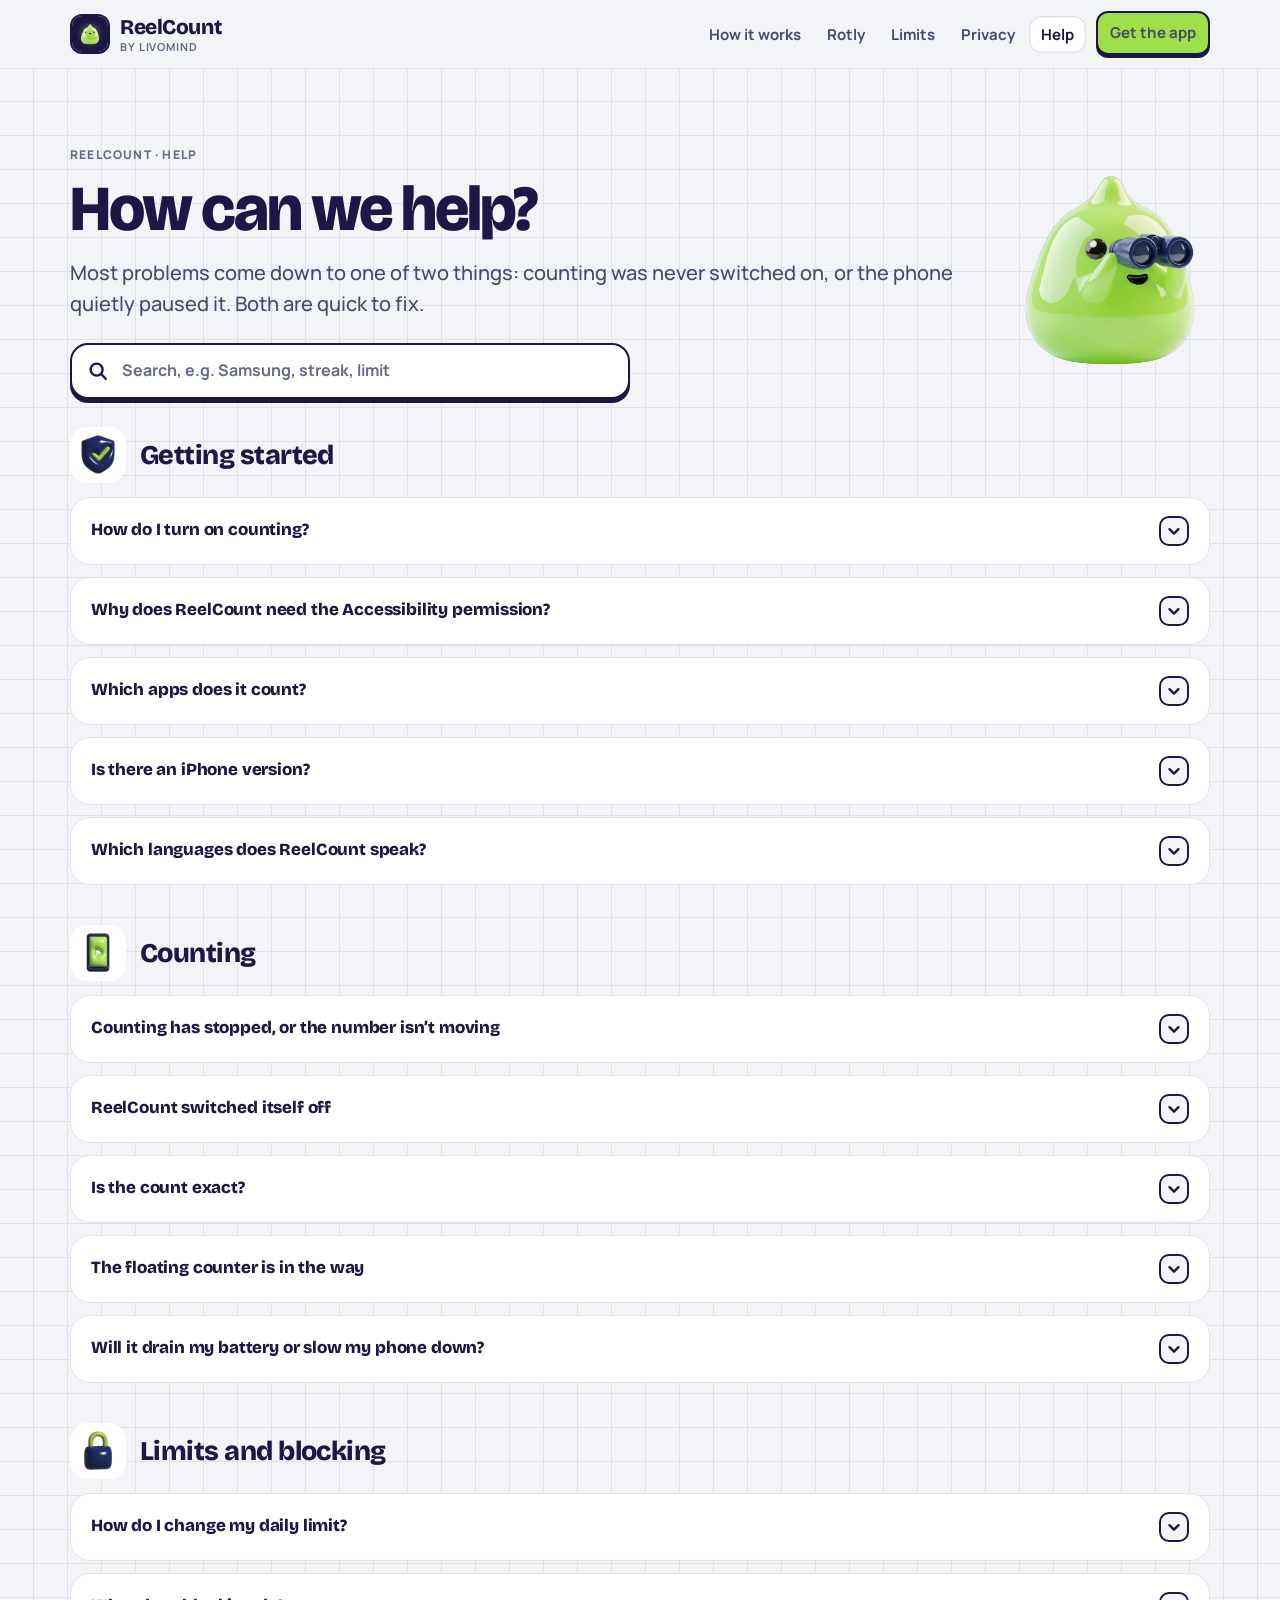
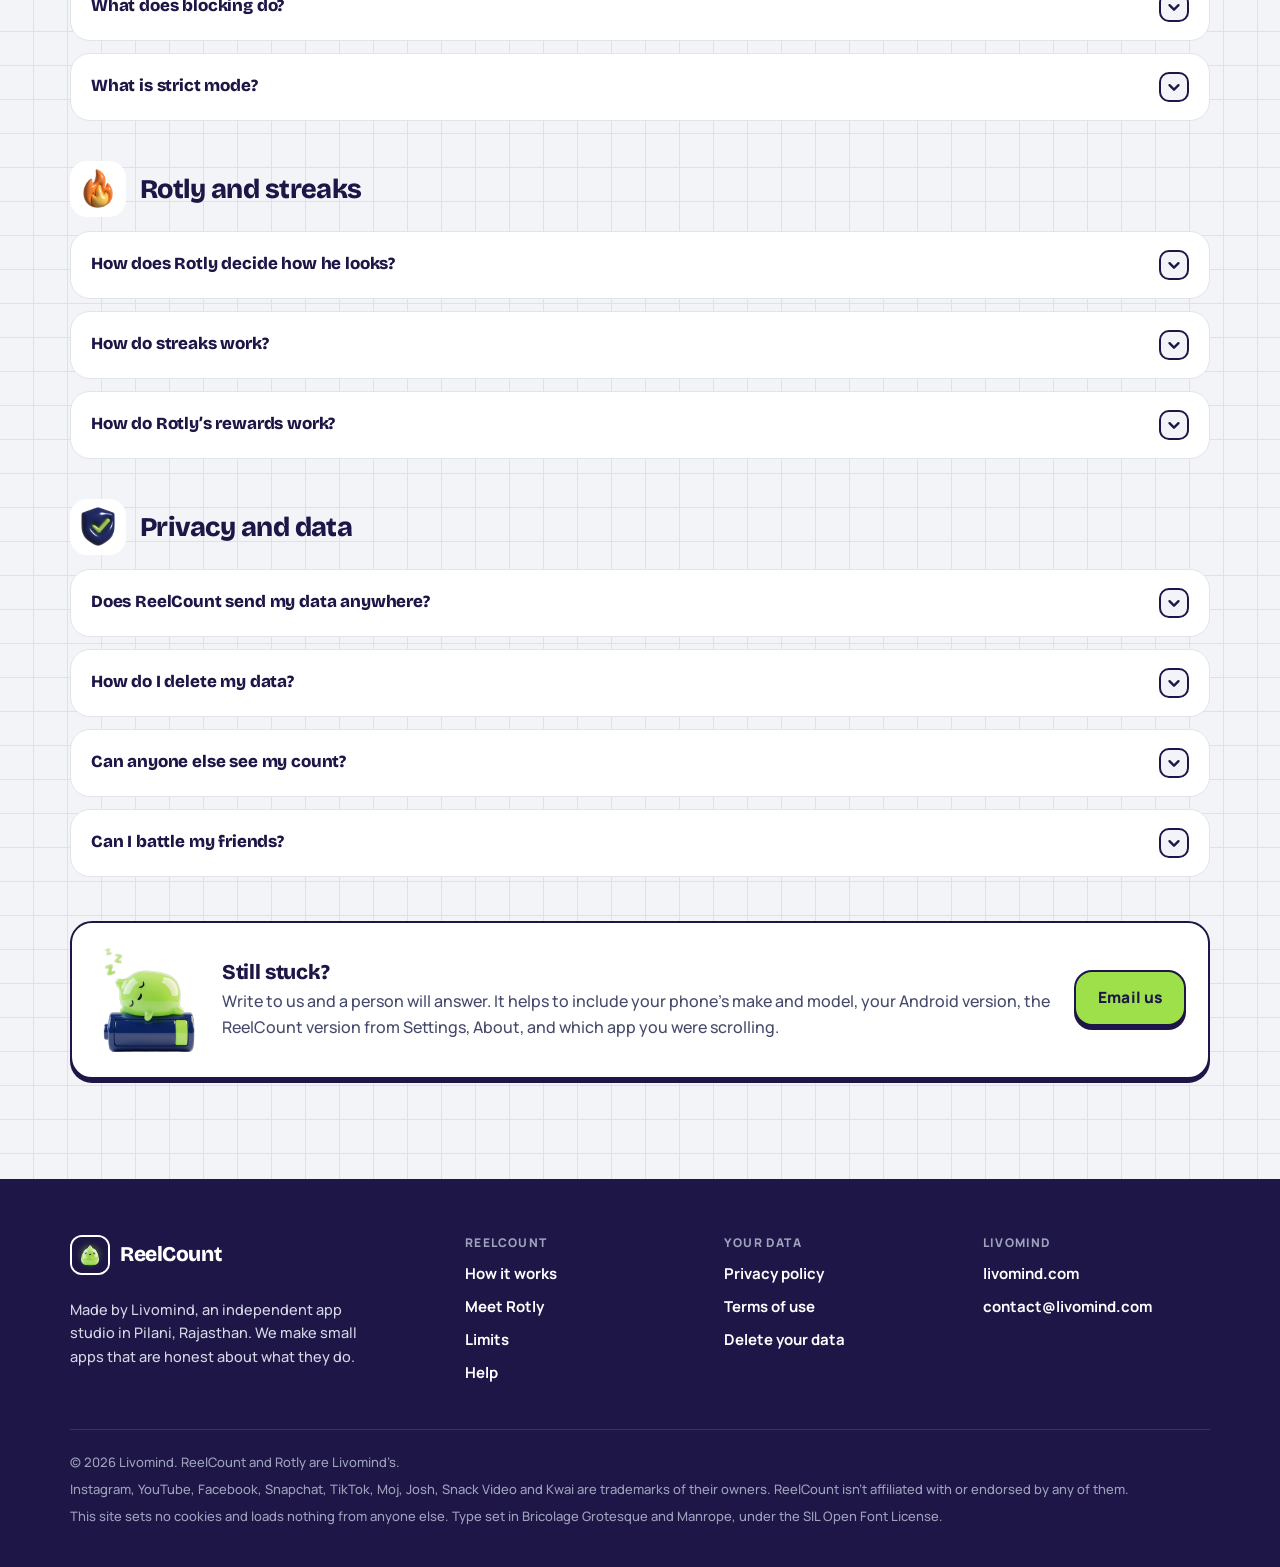
==== commit 236becc4: "Publish from ReelCount dce3780 plus uncommitted changes Co-Authored-By: Claude Opus 5.5 <noreply@ant" ====
--- a/help/index.html
+++ b/help/index.html
@@ -219,11 +219,11 @@
         </details>
         <details class="qa" id="who-sees">
           <summary>Can anyone else see my count?</summary>
-          <div class="a"><p>Only someone holding your unlocked phone, or anyone who can see your home screen if you’ve added the widget. Scroll Battles aren’t switched on yet, so nothing is shared with friends.</p></div>
+          <div class="a"><p>Only someone holding your unlocked phone, or anyone who can see your home screen if you’ve added the widget. ReelCount has no way to send your count to anyone, friends included.</p></div>
         </details>
         <details class="qa" id="battles">
-          <summary>When are Scroll Battles coming?</summary>
-          <div class="a"><p>Battles need accounts to connect friends, which we haven’t switched on yet, and we’d rather get it right than give a date. When they arrive, only your chosen name and daily number will be shared, and the privacy policy will be updated first.</p></div>
+          <summary>Can I battle my friends?</summary>
+          <div class="a"><p>Not in this version. Comparing counts needs a connection between phones, and ReelCount deliberately has no internet access, so it has no way to send your count to anyone. If that ever changes, the privacy policy will say exactly what’s shared before it happens, and nothing will be shared unless you choose it.</p></div>
         </details>
       </div>
     </div>
--- a/assets/css/site.css
+++ b/assets/css/site.css
@@ -571,12 +571,14 @@
 .does-never .never li::before { background: var(--tang-soft); }
 .does-never .never li::after { content: ""; position: absolute; left: 5px; top: 11px; width: 10px; height: 2.5px; background: var(--ink); border-radius: 2px; }
 .does-never .does li::after { content: ""; position: absolute; left: 6px; top: 7px; width: 5px; height: 9px; border: solid var(--ink); border-width: 0 2.5px 2.5px 0; transform: rotate(45deg); }
-.facts { display: grid; grid-template-columns: repeat(3, minmax(0, 1fr)); gap: 16px; margin-top: 16px; }
+.facts { display: grid; grid-template-columns: repeat(4, minmax(0, 1fr)); gap: 16px; margin-top: 16px; }
+@media (max-width: 1060px) { .facts { grid-template-columns: repeat(2, minmax(0, 1fr)); } }
 .facts .card { display: flex; gap: 14px; align-items: flex-start; }
 .facts .tile { width: 48px; height: 48px; border-radius: 15px; }
 .facts b { display: block; font: 800 16px/1.3 var(--head); }
 .facts p { font-size: 14px; margin-top: 3px; }
-@media (max-width: 860px) { .privacy-card { grid-template-columns: 1fr; } .privacy-card .scene { order: -1; max-width: 220px; } .facts { grid-template-columns: 1fr; } }
+@media (max-width: 860px) { .privacy-card { grid-template-columns: 1fr; } .privacy-card .scene { order: -1; max-width: 220px; } }
+@media (max-width: 560px) { .facts { grid-template-columns: 1fr; } }
 @media (max-width: 560px) { .does-never { grid-template-columns: 1fr; } }
 
 /* ---------- Impact ---------- */
